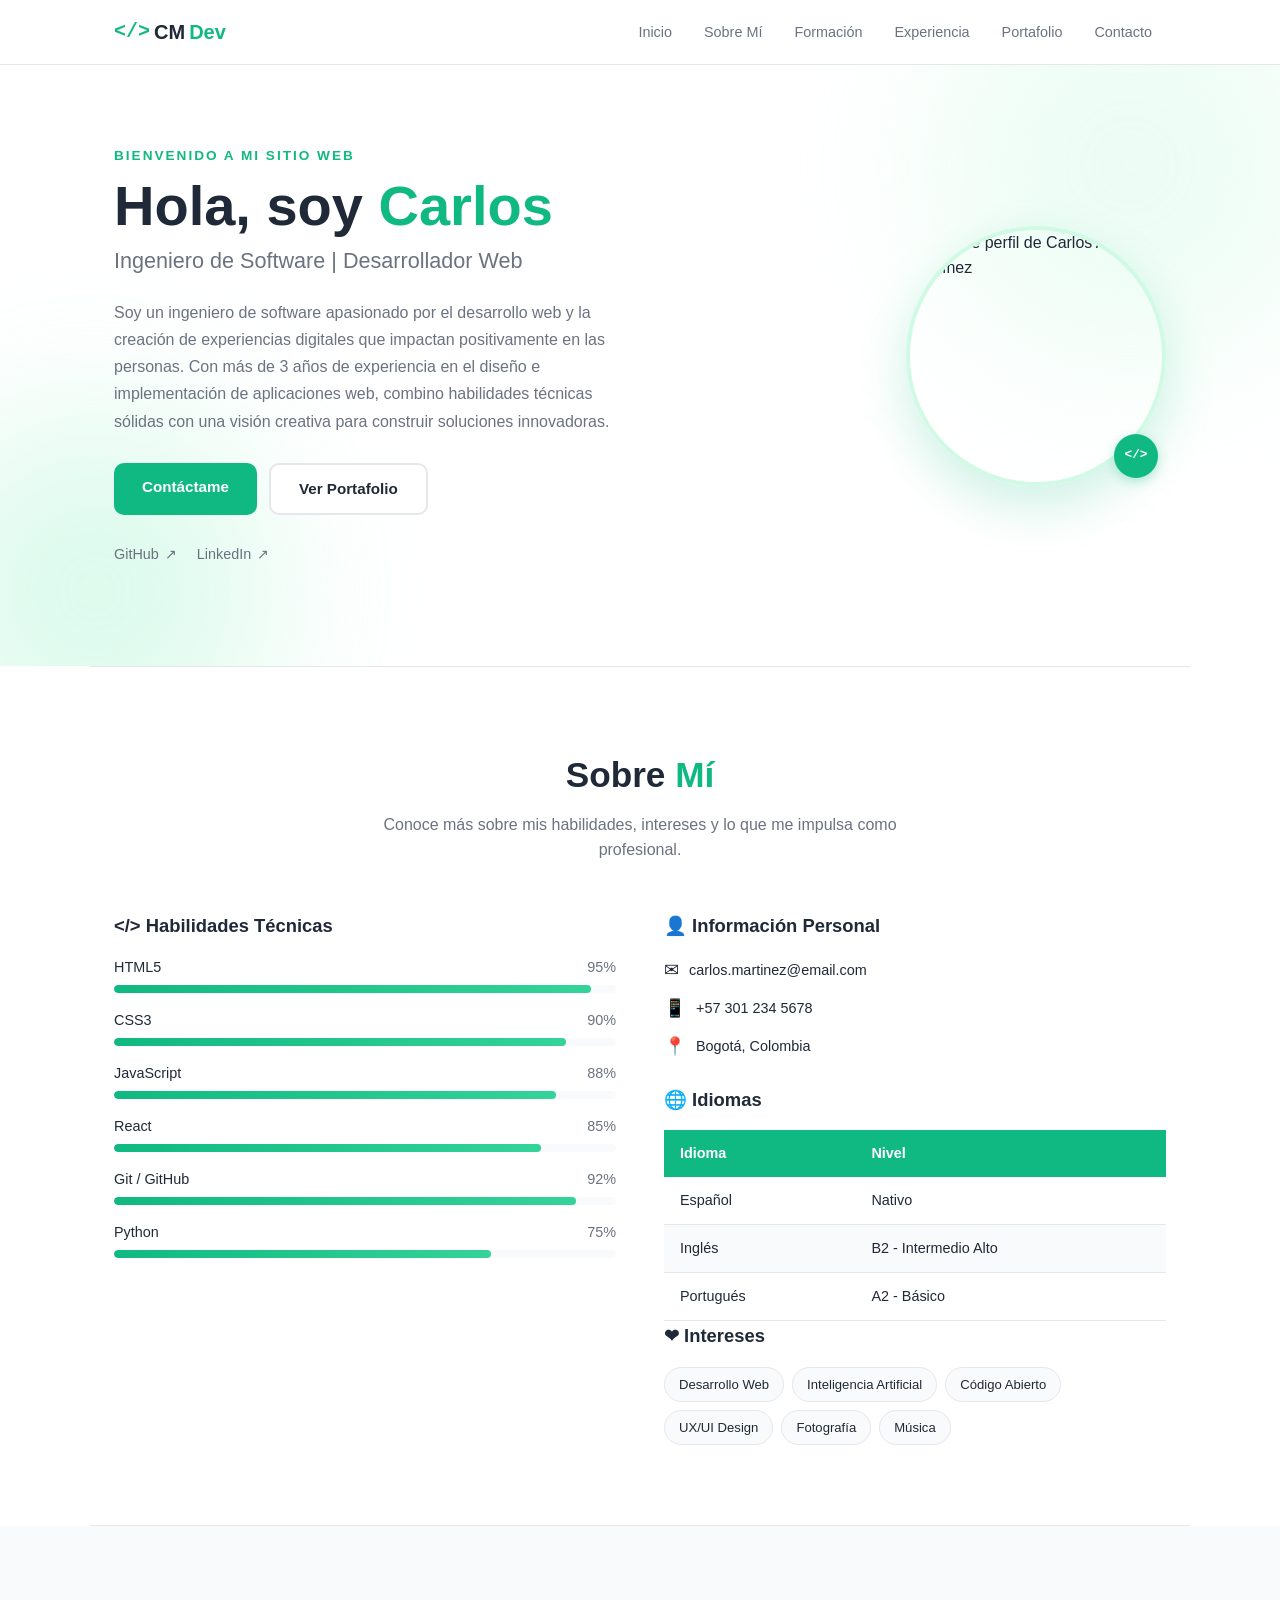
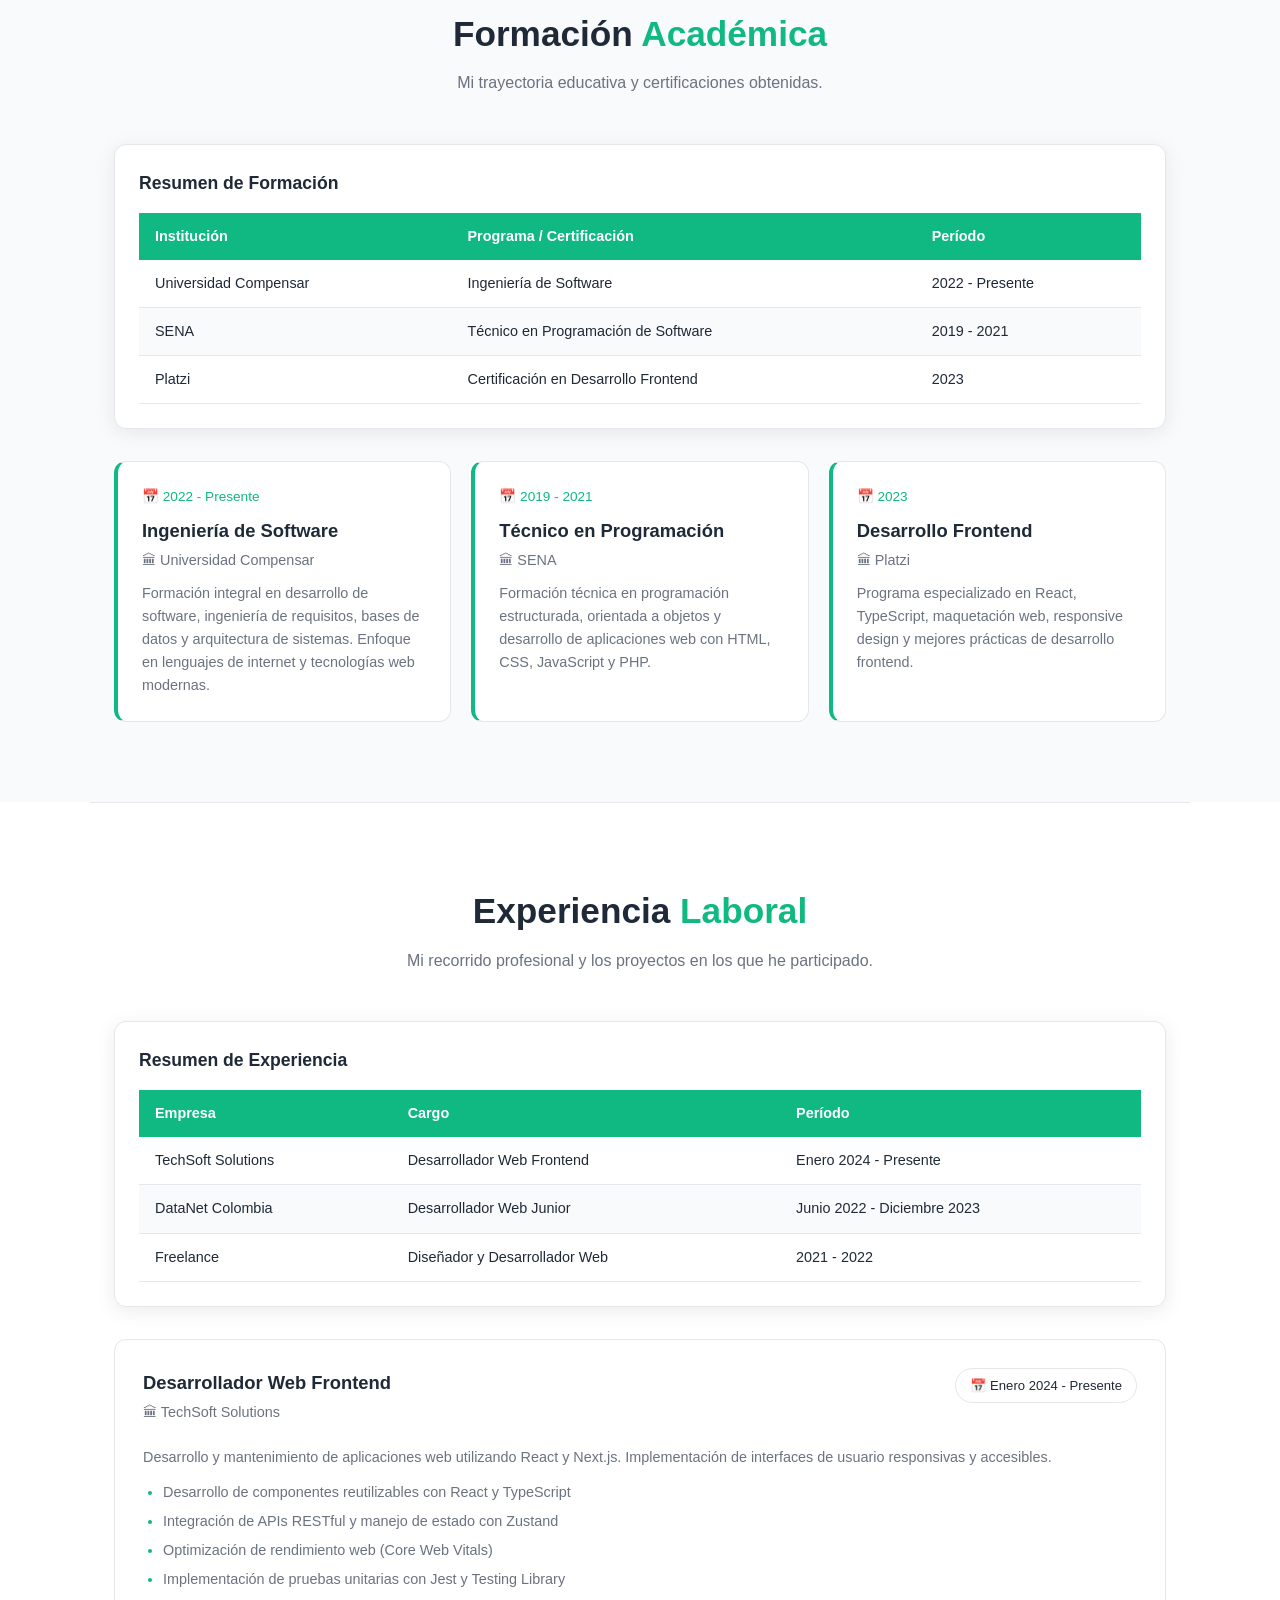
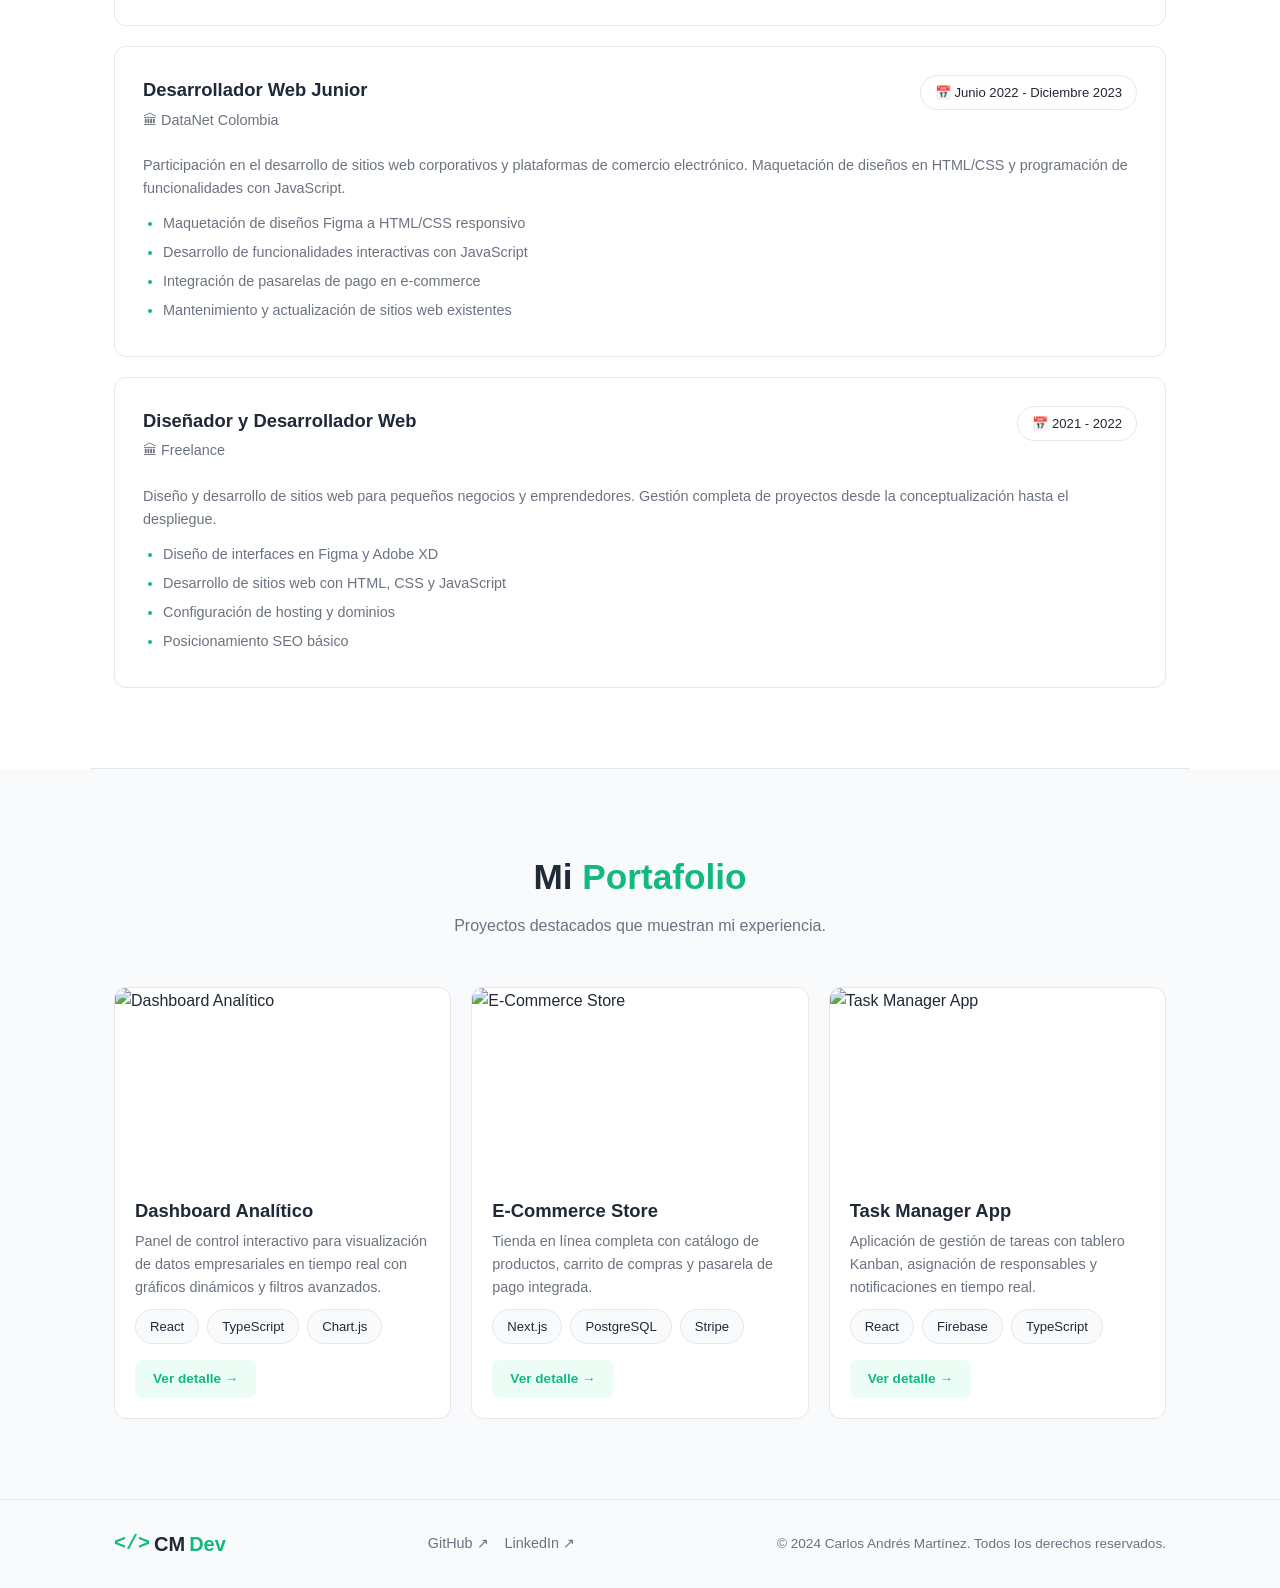
==== index.html @ 7eccfe32 "Add files via upload" ====
<!DOCTYPE html>
<html lang="es">
<head>
    <meta charset="UTF-8">
    <meta name="viewport" content="width=device-width, initial-scale=1.0">
    <title>Carlos Andrés Martínez | Ingeniero de Software</title>
    <meta name="description" content="Sitio web personal de Carlos Andrés Martínez - Ingeniero de Software y Desarrollador Web">
    <meta name="keywords" content="hoja de vida, ingeniero de software, desarrollador web, portafolio">
    <link rel="stylesheet" href="styles.css">
</head>
<body>

    <!-- ═══════ NAVEGACIÓN ═══════ -->
    <nav id="navbar">
        <div class="nav-container">
            <a href="index.html" class="logo">
                <span class="logo-code">&lt;/&gt;</span> CM<span class="logo-accent">Dev</span>
            </a>
            <button class="menu-toggle" onclick="toggleMenu()" aria-label="Abrir menú">
                <span class="menu-icon" id="menuIcon">&#9776;</span>
            </button>
            <ul class="nav-links" id="navLinks">
                <li><a href="#inicio">Inicio</a></li>
                <li><a href="#sobre-mi">Sobre Mí</a></li>
                <li><a href="#formacion">Formación</a></li>
                <li><a href="#experiencia">Experiencia</a></li>
                <li><a href="portfolio.html">Portafolio</a></li>
                <li><a href="contact.html">Contacto</a></li>
            </ul>
        </div>
    </nav>

    <!-- ═══════ HERO / INICIO ═══════ -->
    <section id="inicio" class="hero">
        <div class="hero-bg-shapes">
            <div class="shape shape-1"></div>
            <div class="shape shape-2"></div>
        </div>
        <div class="container hero-content">
            <div class="hero-text">
                <p class="hero-greeting">Bienvenido a mi sitio web</p>
                <h1>Hola, soy <span class="highlight">Carlos</span></h1>
                <p class="hero-title">Ingeniero de Software | Desarrollador Web</p>
                <p class="hero-bio">
                    Soy un ingeniero de software apasionado por el desarrollo web y la creación 
                    de experiencias digitales que impactan positivamente en las personas. Con más 
                    de 3 años de experiencia en el diseño e implementación de aplicaciones web, 
                    combino habilidades técnicas sólidas con una visión creativa para construir 
                    soluciones innovadoras.
                </p>
                <div class="hero-buttons">
                    <a href="contact.html" class="btn btn-primary">Contáctame</a>
                    <a href="portfolio.html" class="btn btn-outline">Ver Portafolio</a>
                </div>
                <div class="hero-social">
                    <a href="https://github.com/ingcmartinezvii-cpu" target="_blank" rel="noopener noreferrer">
                        <span>GitHub</span> ↗
                    </a>
                    <a href="https://linkedin.com" target="_blank" rel="noopener noreferrer">
                        <span>LinkedIn</span> ↗
                    </a>
                </div>
            </div>
            <div class="hero-image">
                <div class="profile-circle">
                    <img src="images/perfil.jpg" alt="Foto de perfil de Carlos Andrés Martínez">
                </div>
                <div class="profile-badge">&lt;/&gt;</div>
            </div>
        </div>
    </section>

    <hr class="section-divider">

    <!-- ═══════ SOBRE MÍ ═══════ -->
    <section id="sobre-mi" class="section">
        <div class="container">
            <h2 class="section-title">Sobre <span class="highlight">Mí</span></h2>
            <p class="section-subtitle">Conoce más sobre mis habilidades, intereses y lo que me impulsa como profesional.</p>

            <div class="about-grid">
                <!-- Habilidades Técnicas -->
                <div class="skills-section">
                    <h3 class="subsection-title">&lt;/&gt; Habilidades Técnicas</h3>
                    <div class="skills-list">
                        <div class="skill-item">
                            <div class="skill-header">
                                <span class="skill-name">HTML5</span>
                                <span class="skill-percent">95%</span>
                            </div>
                            <div class="skill-bar"><div class="skill-fill" style="width: 95%"></div></div>
                        </div>
                        <div class="skill-item">
                            <div class="skill-header">
                                <span class="skill-name">CSS3</span>
                                <span class="skill-percent">90%</span>
                            </div>
                            <div class="skill-bar"><div class="skill-fill" style="width: 90%"></div></div>
                        </div>
                        <div class="skill-item">
                            <div class="skill-header">
                                <span class="skill-name">JavaScript</span>
                                <span class="skill-percent">88%</span>
                            </div>
                            <div class="skill-bar"><div class="skill-fill" style="width: 88%"></div></div>
                        </div>
                        <div class="skill-item">
                            <div class="skill-header">
                                <span class="skill-name">React</span>
                                <span class="skill-percent">85%</span>
                            </div>
                            <div class="skill-bar"><div class="skill-fill" style="width: 85%"></div></div>
                        </div>
                        <div class="skill-item">
                            <div class="skill-header">
                                <span class="skill-name">Git / GitHub</span>
                                <span class="skill-percent">92%</span>
                            </div>
                            <div class="skill-bar"><div class="skill-fill" style="width: 92%"></div></div>
                        </div>
                        <div class="skill-item">
                            <div class="skill-header">
                                <span class="skill-name">Python</span>
                                <span class="skill-percent">75%</span>
                            </div>
                            <div class="skill-bar"><div class="skill-fill" style="width: 75%"></div></div>
                        </div>
                    </div>
                </div>

                <!-- Información Personal -->
                <div class="info-section">
                    <h3 class="subsection-title">👤 Información Personal</h3>
                    <div class="contact-list">
                        <div class="contact-item">
                            <span class="contact-icon">✉</span>
                            <span>carlos.martinez@email.com</span>
                        </div>
                        <div class="contact-item">
                            <span class="contact-icon">📱</span>
                            <span>+57 301 234 5678</span>
                        </div>
                        <div class="contact-item">
                            <span class="contact-icon">📍</span>
                            <span>Bogotá, Colombia</span>
                        </div>
                    </div>

                    <!-- Tabla de Idiomas -->
                    <h3 class="subsection-title">🌐 Idiomas</h3>
                    <table class="data-table">
                        <thead>
                            <tr>
                                <th>Idioma</th>
                                <th>Nivel</th>
                            </tr>
                        </thead>
                        <tbody>
                            <tr>
                                <td>Español</td>
                                <td>Nativo</td>
                            </tr>
                            <tr>
                                <td>Inglés</td>
                                <td>B2 - Intermedio Alto</td>
                            </tr>
                            <tr>
                                <td>Portugués</td>
                                <td>A2 - Básico</td>
                            </tr>
                        </tbody>
                    </table>

                    <!-- Intereses -->
                    <h3 class="subsection-title">❤ Intereses</h3>
                    <div class="badges">
                        <span class="badge">Desarrollo Web</span>
                        <span class="badge">Inteligencia Artificial</span>
                        <span class="badge">Código Abierto</span>
                        <span class="badge">UX/UI Design</span>
                        <span class="badge">Fotografía</span>
                        <span class="badge">Música</span>
                    </div>
                </div>
            </div>
        </div>
    </section>

    <hr class="section-divider">

    <!-- ═══════ FORMACIÓN ACADÉMICA ═══════ -->
    <section id="formacion" class="section section-alt">
        <div class="container">
            <h2 class="section-title">Formación <span class="highlight">Académica</span></h2>
            <p class="section-subtitle">Mi trayectoria educativa y certificaciones obtenidas.</p>

            <!-- Tabla resumen -->
            <div class="table-card">
                <h3 class="table-title">Resumen de Formación</h3>
                <table class="data-table">
                    <thead>
                        <tr>
                            <th>Institución</th>
                            <th>Programa / Certificación</th>
                            <th>Período</th>
                        </tr>
                    </thead>
                    <tbody>
                        <tr>
                            <td>Universidad Compensar</td>
                            <td>Ingeniería de Software</td>
                            <td>2022 - Presente</td>
                        </tr>
                        <tr>
                            <td>SENA</td>
                            <td>Técnico en Programación de Software</td>
                            <td>2019 - 2021</td>
                        </tr>
                        <tr>
                            <td>Platzi</td>
                            <td>Certificación en Desarrollo Frontend</td>
                            <td>2023</td>
                        </tr>
                    </tbody>
                </table>
            </div>

            <!-- Tarjetas de formación -->
            <div class="cards-grid">
                <div class="card card-accent">
                    <div class="card-period">📅 2022 - Presente</div>
                    <h3 class="card-title">Ingeniería de Software</h3>
                    <p class="card-institution">🏛 Universidad Compensar</p>
                    <p class="card-description">
                        Formación integral en desarrollo de software, ingeniería de requisitos, 
                        bases de datos y arquitectura de sistemas. Enfoque en lenguajes de 
                        internet y tecnologías web modernas.
                    </p>
                </div>
                <div class="card card-accent">
                    <div class="card-period">📅 2019 - 2021</div>
                    <h3 class="card-title">Técnico en Programación</h3>
                    <p class="card-institution">🏛 SENA</p>
                    <p class="card-description">
                        Formación técnica en programación estructurada, orientada a objetos 
                        y desarrollo de aplicaciones web con HTML, CSS, JavaScript y PHP.
                    </p>
                </div>
                <div class="card card-accent">
                    <div class="card-period">📅 2023</div>
                    <h3 class="card-title">Desarrollo Frontend</h3>
                    <p class="card-institution">🏛 Platzi</p>
                    <p class="card-description">
                        Programa especializado en React, TypeScript, maquetación web, 
                        responsive design y mejores prácticas de desarrollo frontend.
                    </p>
                </div>
            </div>
        </div>
    </section>

    <hr class="section-divider">

    <!-- ═══════ EXPERIENCIA LABORAL ═══════ -->
    <section id="experiencia" class="section">
        <div class="container">
            <h2 class="section-title">Experiencia <span class="highlight">Laboral</span></h2>
            <p class="section-subtitle">Mi recorrido profesional y los proyectos en los que he participado.</p>

            <!-- Tabla resumen -->
            <div class="table-card">
                <h3 class="table-title">Resumen de Experiencia</h3>
                <table class="data-table">
                    <thead>
                        <tr>
                            <th>Empresa</th>
                            <th>Cargo</th>
                            <th>Período</th>
                        </tr>
                    </thead>
                    <tbody>
                        <tr>
                            <td>TechSoft Solutions</td>
                            <td>Desarrollador Web Frontend</td>
                            <td>Enero 2024 - Presente</td>
                        </tr>
                        <tr>
                            <td>DataNet Colombia</td>
                            <td>Desarrollador Web Junior</td>
                            <td>Junio 2022 - Diciembre 2023</td>
                        </tr>
                        <tr>
                            <td>Freelance</td>
                            <td>Diseñador y Desarrollador Web</td>
                            <td>2021 - 2022</td>
                        </tr>
                    </tbody>
                </table>
            </div>

            <!-- Tarjetas de experiencia -->
            <div class="experience-list">
                <div class="experience-card">
                    <div class="experience-header">
                        <div>
                            <h3 class="card-title">Desarrollador Web Frontend</h3>
                            <p class="card-institution">🏛 TechSoft Solutions</p>
                        </div>
                        <span class="badge badge-period">📅 Enero 2024 - Presente</span>
                    </div>
                    <p class="card-description">
                        Desarrollo y mantenimiento de aplicaciones web utilizando React y Next.js. 
                        Implementación de interfaces de usuario responsivas y accesibles.
                    </p>
                    <ul class="task-list">
                        <li>Desarrollo de componentes reutilizables con React y TypeScript</li>
                        <li>Integración de APIs RESTful y manejo de estado con Zustand</li>
                        <li>Optimización de rendimiento web (Core Web Vitals)</li>
                        <li>Implementación de pruebas unitarias con Jest y Testing Library</li>
                    </ul>
                </div>

                <div class="experience-card">
                    <div class="experience-header">
                        <div>
                            <h3 class="card-title">Desarrollador Web Junior</h3>
                            <p class="card-institution">🏛 DataNet Colombia</p>
                        </div>
                        <span class="badge badge-period">📅 Junio 2022 - Diciembre 2023</span>
                    </div>
                    <p class="card-description">
                        Participación en el desarrollo de sitios web corporativos y plataformas 
                        de comercio electrónico. Maquetación de diseños en HTML/CSS y programación 
                        de funcionalidades con JavaScript.
                    </p>
                    <ul class="task-list">
                        <li>Maquetación de diseños Figma a HTML/CSS responsivo</li>
                        <li>Desarrollo de funcionalidades interactivas con JavaScript</li>
                        <li>Integración de pasarelas de pago en e-commerce</li>
                        <li>Mantenimiento y actualización de sitios web existentes</li>
                    </ul>
                </div>

                <div class="experience-card">
                    <div class="experience-header">
                        <div>
                            <h3 class="card-title">Diseñador y Desarrollador Web</h3>
                            <p class="card-institution">🏛 Freelance</p>
                        </div>
                        <span class="badge badge-period">📅 2021 - 2022</span>
                    </div>
                    <p class="card-description">
                        Diseño y desarrollo de sitios web para pequeños negocios y emprendedores. 
                        Gestión completa de proyectos desde la conceptualización hasta el despliegue.
                    </p>
                    <ul class="task-list">
                        <li>Diseño de interfaces en Figma y Adobe XD</li>
                        <li>Desarrollo de sitios web con HTML, CSS y JavaScript</li>
                        <li>Configuración de hosting y dominios</li>
                        <li>Posicionamiento SEO básico</li>
                    </ul>
                </div>
            </div>
        </div>
    </section>

    <hr class="section-divider">

    <!-- ═══════ PORTAFOLIO RESUMEN ═══════ -->
    <section id="portafolio" class="section section-alt">
        <div class="container">
            <h2 class="section-title">Mi <span class="highlight">Portafolio</span></h2>
            <p class="section-subtitle">Proyectos destacados que muestran mi experiencia.</p>

            <div class="portfolio-grid">
                <div class="portfolio-card">
                    <div class="portfolio-image">
                        <img src="images/proyecto1.jpg" alt="Dashboard Analítico">
                    </div>
                    <div class="portfolio-info">
                        <h3 class="card-title">Dashboard Analítico</h3>
                        <p class="card-description">
                            Panel de control interactivo para visualización de datos empresariales 
                            en tiempo real con gráficos dinámicos y filtros avanzados.
                        </p>
                        <div class="badges">
                            <span class="badge">React</span>
                            <span class="badge">TypeScript</span>
                            <span class="badge">Chart.js</span>
                        </div>
                        <a href="portfolio.html" class="btn btn-small">Ver detalle →</a>
                    </div>
                </div>

                <div class="portfolio-card">
                    <div class="portfolio-image">
                        <img src="images/proyecto2.jpg" alt="E-Commerce Store">
                    </div>
                    <div class="portfolio-info">
                        <h3 class="card-title">E-Commerce Store</h3>
                        <p class="card-description">
                            Tienda en línea completa con catálogo de productos, carrito de compras 
                            y pasarela de pago integrada.
                        </p>
                        <div class="badges">
                            <span class="badge">Next.js</span>
                            <span class="badge">PostgreSQL</span>
                            <span class="badge">Stripe</span>
                        </div>
                        <a href="portfolio.html" class="btn btn-small">Ver detalle →</a>
                    </div>
                </div>

                <div class="portfolio-card">
                    <div class="portfolio-image">
                        <img src="images/proyecto3.jpg" alt="Task Manager App">
                    </div>
                    <div class="portfolio-info">
                        <h3 class="card-title">Task Manager App</h3>
                        <p class="card-description">
                            Aplicación de gestión de tareas con tablero Kanban, asignación de 
                            responsables y notificaciones en tiempo real.
                        </p>
                        <div class="badges">
                            <span class="badge">React</span>
                            <span class="badge">Firebase</span>
                            <span class="badge">TypeScript</span>
                        </div>
                        <a href="portfolio.html" class="btn btn-small">Ver detalle →</a>
                    </div>
                </div>
            </div>
        </div>
    </section>

    <!-- ═══════ FOOTER ═══════ -->
    <footer class="footer">
        <div class="container footer-content">
            <a href="index.html" class="logo">
                <span class="logo-code">&lt;/&gt;</span> CM<span class="logo-accent">Dev</span>
            </a>
            <div class="footer-social">
                <a href="https://github.com/ingcmartinezvii-cpu" target="_blank" rel="noopener noreferrer">GitHub ↗</a>
                <a href="https://linkedin.com" target="_blank" rel="noopener noreferrer">LinkedIn ↗</a>
            </div>
            <p class="footer-copy">© 2024 Carlos Andrés Martínez. Todos los derechos reservados.</p>
        </div>
    </footer>

    <!-- Botón volver arriba -->
    <button id="scrollTopBtn" class="scroll-top" onclick="scrollToTop()" aria-label="Volver arriba">↑</button>

    <script src="script.js"></script>
</body>
</html>
---- styles.css ----
/* ═══════ RESET Y BASE ═══════ */
* {
    margin: 0;
    padding: 0;
    box-sizing: border-box;
}

:root {
    --primary: #10b981;
    --primary-dark: #059669;
    --primary-light: #d1fae5;
    --primary-bg: #ecfdf5;
    --text: #1f2937;
    --text-muted: #6b7280;
    --bg: #ffffff;
    --bg-alt: #f9fafb;
    --border: #e5e7eb;
    --radius: 12px;
    --shadow: 0 4px 20px rgba(0,0,0,0.08);
    --shadow-hover: 0 8px 30px rgba(0,0,0,0.12);
}

html {
    scroll-behavior: smooth;
}

body {
    font-family: -apple-system, BlinkMacSystemFont, 'Segoe UI', Roboto, 'Helvetica Neue', Arial, sans-serif;
    color: var(--text);
    background: var(--bg);
    line-height: 1.6;
}

.container {
    max-width: 1100px;
    margin: 0 auto;
    padding: 0 24px;
}

/* ═══════ NAVEGACIÓN ═══════ */
nav {
    position: sticky;
    top: 0;
    z-index: 100;
    background: rgba(255,255,255,0.9);
    backdrop-filter: blur(12px);
    border-bottom: 1px solid var(--border);
}

.nav-container {
    max-width: 1100px;
    margin: 0 auto;
    padding: 0 24px;
    display: flex;
    align-items: center;
    justify-content: space-between;
    height: 64px;
}

.logo {
    font-size: 1.25rem;
    font-weight: 700;
    text-decoration: none;
    color: var(--text);
    display: flex;
    align-items: center;
    gap: 4px;
}

.logo-code {
    color: var(--primary);
    font-family: monospace;
}

.logo-accent {
    color: var(--primary);
}

.nav-links {
    list-style: none;
    display: flex;
    gap: 4px;
}

.nav-links a {
    text-decoration: none;
    color: var(--text-muted);
    padding: 8px 14px;
    border-radius: 8px;
    font-size: 0.9rem;
    font-weight: 500;
    transition: all 0.2s;
}

.nav-links a:hover {
    color: var(--text);
    background: var(--bg-alt);
}

.menu-toggle {
    display: none;
    background: none;
    border: none;
    font-size: 1.5rem;
    cursor: pointer;
    color: var(--text);
}

/* ═══════ HERO ═══════ */
.hero {
    position: relative;
    padding: 80px 0 100px;
    overflow: hidden;
}

.hero-bg-shapes {
    position: absolute;
    inset: 0;
    z-index: -1;
    pointer-events: none;
}

.shape {
    position: absolute;
    border-radius: 50%;
    filter: blur(80px);
    opacity: 0.4;
}

.shape-1 {
    width: 400px;
    height: 400px;
    background: var(--primary-light);
    top: -100px;
    right: -50px;
}

.shape-2 {
    width: 350px;
    height: 350px;
    background: #a7f3d0;
    bottom: -100px;
    left: -80px;
}

.hero-content {
    display: flex;
    align-items: center;
    gap: 60px;
}

.hero-text {
    flex: 1;
}

.hero-greeting {
    color: var(--primary);
    font-size: 0.85rem;
    font-weight: 600;
    letter-spacing: 2px;
    text-transform: uppercase;
    margin-bottom: 8px;
}

.hero h1 {
    font-size: 3.5rem;
    font-weight: 800;
    line-height: 1.1;
    margin-bottom: 8px;
}

.highlight {
    color: var(--primary);
}

.hero-title {
    font-size: 1.35rem;
    color: var(--text-muted);
    font-weight: 300;
    margin-bottom: 20px;
}

.hero-bio {
    color: var(--text-muted);
    max-width: 520px;
    line-height: 1.7;
    margin-bottom: 28px;
}

.hero-buttons {
    display: flex;
    gap: 12px;
    margin-bottom: 28px;
    flex-wrap: wrap;
}

.hero-social {
    display: flex;
    gap: 20px;
}

.hero-social a {
    display: flex;
    align-items: center;
    gap: 6px;
    text-decoration: none;
    color: var(--text-muted);
    font-size: 0.9rem;
    transition: color 0.2s;
}

.hero-social a:hover {
    color: var(--text);
}

/* Profile Image */
.hero-image {
    flex-shrink: 0;
    position: relative;
}

.profile-circle {
    width: 260px;
    height: 260px;
    border-radius: 50%;
    overflow: hidden;
    border: 4px solid var(--primary-light);
    box-shadow: 0 20px 50px rgba(16,185,129,0.2);
}

.profile-circle img {
    width: 100%;
    height: 100%;
    object-fit: cover;
}

.profile-badge {
    position: absolute;
    bottom: 8px;
    right: 8px;
    background: var(--primary);
    color: white;
    width: 44px;
    height: 44px;
    border-radius: 50%;
    display: flex;
    align-items: center;
    justify-content: center;
    font-family: monospace;
    font-size: 0.8rem;
    font-weight: 700;
    box-shadow: 0 4px 12px rgba(16,185,129,0.3);
}

/* ═══════ BOTONES ═══════ */
.btn {
    display: inline-block;
    padding: 12px 28px;
    border-radius: 10px;
    font-size: 0.95rem;
    font-weight: 600;
    text-decoration: none;
    transition: all 0.2s;
    cursor: pointer;
    border: none;
}

.btn-primary {
    background: var(--primary);
    color: white;
}

.btn-primary:hover {
    background: var(--primary-dark);
    transform: translateY(-1px);
    box-shadow: 0 4px 12px rgba(16,185,129,0.3);
}

.btn-outline {
    border: 2px solid var(--border);
    color: var(--text);
    background: white;
}

.btn-outline:hover {
    border-color: var(--primary);
    color: var(--primary);
}

.btn-small {
    padding: 8px 18px;
    font-size: 0.85rem;
    color: var(--primary);
    background: var(--primary-bg);
    border-radius: 8px;
    font-weight: 600;
    display: inline-block;
    margin-top: 12px;
}

.btn-small:hover {
    background: var(--primary-light);
}

/* ═══════ SECCIONES ═══════ */
.section {
    padding: 80px 0;
}

.section-alt {
    background: var(--bg-alt);
}

.section-title {
    font-size: 2.2rem;
    font-weight: 700;
    text-align: center;
    margin-bottom: 8px;
}

.section-subtitle {
    color: var(--text-muted);
    text-align: center;
    max-width: 600px;
    margin: 0 auto 48px;
}

.section-divider {
    border: none;
    height: 1px;
    background: var(--border);
    max-width: 1100px;
    margin: 0 auto;
}

.subsection-title {
    font-size: 1.15rem;
    font-weight: 600;
    margin-bottom: 16px;
    display: flex;
    align-items: center;
    gap: 8px;
}

/* ═══════ SOBRE MÍ GRID ═══════ */
.about-grid {
    display: grid;
    grid-template-columns: 1fr 1fr;
    gap: 48px;
}

/* Skills */
.skill-item {
    margin-bottom: 16px;
}

.skill-header {
    display: flex;
    justify-content: space-between;
    margin-bottom: 6px;
}

.skill-name {
    font-size: 0.9rem;
    font-weight: 500;
}

.skill-percent {
    font-size: 0.9rem;
    color: var(--text-muted);
}

.skill-bar {
    height: 8px;
    background: var(--bg-alt);
    border-radius: 4px;
    overflow: hidden;
}

.skill-fill {
    height: 100%;
    background: linear-gradient(90deg, var(--primary), #34d399);
    border-radius: 4px;
    transition: width 1s ease;
}

/* Contact Info */
.contact-list {
    display: flex;
    flex-direction: column;
    gap: 10px;
    margin-bottom: 24px;
}

.contact-item {
    display: flex;
    align-items: center;
    gap: 10px;
    font-size: 0.9rem;
}

.contact-icon {
    font-size: 1.1rem;
}

/* Badges */
.badges {
    display: flex;
    flex-wrap: wrap;
    gap: 8px;
}

.badge {
    display: inline-block;
    padding: 6px 14px;
    background: var(--bg-alt);
    border: 1px solid var(--border);
    border-radius: 20px;
    font-size: 0.82rem;
    font-weight: 500;
    color: var(--text);
}

.badge-period {
    background: white;
    border: 1px solid var(--border);
    white-space: nowrap;
}

/* ═══════ TABLAS ═══════ */
.table-card {
    background: white;
    border: 1px solid var(--border);
    border-radius: var(--radius);
    padding: 24px;
    margin-bottom: 32px;
    box-shadow: var(--shadow);
}

.table-title {
    font-size: 1.1rem;
    font-weight: 600;
    margin-bottom: 16px;
}

.data-table {
    width: 100%;
    border-collapse: collapse;
    font-size: 0.9rem;
}

.data-table thead {
    background: var(--primary);
    color: white;
}

.data-table th {
    padding: 12px 16px;
    text-align: left;
    font-weight: 600;
}

.data-table td {
    padding: 12px 16px;
    border-bottom: 1px solid var(--border);
}

.data-table tbody tr:nth-child(even) {
    background: var(--bg-alt);
}

.data-table tbody tr:hover {
    background: var(--primary-bg);
}

/* ═══════ TARJETAS ═══════ */
.cards-grid {
    display: grid;
    grid-template-columns: repeat(3, 1fr);
    gap: 20px;
}

.card {
    background: white;
    border: 1px solid var(--border);
    border-radius: var(--radius);
    padding: 24px;
    transition: box-shadow 0.3s;
}

.card:hover {
    box-shadow: var(--shadow-hover);
}

.card-accent {
    border-left: 4px solid var(--primary);
}

.card-period {
    color: var(--primary);
    font-size: 0.85rem;
    font-weight: 500;
    margin-bottom: 8px;
}

.card-title {
    font-size: 1.15rem;
    font-weight: 600;
    margin-bottom: 4px;
}

.card-institution {
    color: var(--text-muted);
    font-size: 0.9rem;
    margin-bottom: 10px;
}

.card-description {
    color: var(--text-muted);
    font-size: 0.9rem;
    line-height: 1.6;
}

/* ═══════ EXPERIENCIA ═══════ */
.experience-list {
    display: flex;
    flex-direction: column;
    gap: 20px;
}

.experience-card {
    background: white;
    border: 1px solid var(--border);
    border-radius: var(--radius);
    padding: 28px;
    transition: box-shadow 0.3s;
}

.experience-card:hover {
    box-shadow: var(--shadow-hover);
}

.experience-header {
    display: flex;
    justify-content: space-between;
    align-items: flex-start;
    margin-bottom: 12px;
    flex-wrap: wrap;
    gap: 8px;
}

.task-list {
    margin-top: 12px;
    padding-left: 20px;
    color: var(--text-muted);
    font-size: 0.9rem;
}

.task-list li {
    margin-bottom: 6px;
}

.task-list li::marker {
    color: var(--primary);
}

/* ═══════ PORTAFOLIO ═══════ */
.portfolio-grid {
    display: grid;
    grid-template-columns: repeat(3, 1fr);
    gap: 20px;
}

.portfolio-card {
    background: white;
    border: 1px solid var(--border);
    border-radius: var(--radius);
    overflow: hidden;
    transition: box-shadow 0.3s, transform 0.3s;
}

.portfolio-card:hover {
    box-shadow: var(--shadow-hover);
    transform: translateY(-4px);
}

.portfolio-image {
    width: 100%;
    aspect-ratio: 16/9;
    overflow: hidden;
}

.portfolio-image img {
    width: 100%;
    height: 100%;
    object-fit: cover;
    transition: transform 0.5s;
}

.portfolio-card:hover .portfolio-image img {
    transform: scale(1.05);
}

.portfolio-info {
    padding: 20px;
}

.portfolio-info .badges {
    margin-top: 10px;
    margin-bottom: 4px;
}

/* ═══════ FOOTER ═══════ */
.footer {
    background: var(--bg-alt);
    border-top: 1px solid var(--border);
    padding: 28px 0;
}

.footer-content {
    display: flex;
    align-items: center;
    justify-content: space-between;
    flex-wrap: wrap;
    gap: 16px;
}

.footer-social {
    display: flex;
    gap: 16px;
}

.footer-social a {
    text-decoration: none;
    color: var(--text-muted);
    font-size: 0.9rem;
    transition: color 0.2s;
}

.footer-social a:hover {
    color: var(--text);
}

.footer-copy {
    color: var(--text-muted);
    font-size: 0.85rem;
}

/* ═══════ SCROLL TOP BUTTON ═══════ */
.scroll-top {
    position: fixed;
    bottom: 24px;
    right: 24px;
    width: 44px;
    height: 44px;
    border-radius: 50%;
    background: var(--primary);
    color: white;
    border: none;
    font-size: 1.2rem;
    cursor: pointer;
    box-shadow: 0 4px 12px rgba(16,185,129,0.3);
    display: none;
    transition: all 0.2s;
}

.scroll-top:hover {
    background: var(--primary-dark);
    transform: translateY(-2px);
}

.scroll-top.visible {
    display: block;
}

/* ═══════ PÁGINA PORTAFOLIO ═══════ */
.portfolio-detail {
    padding: 120px 0 80px;
}

.portfolio-detail-grid {
    display: grid;
    grid-template-columns: repeat(auto-fit, minmax(320px, 1fr));
    gap: 28px;
    margin-top: 40px;
}

.portfolio-detail-card {
    background: white;
    border: 1px solid var(--border);
    border-radius: var(--radius);
    overflow: hidden;
    transition: all 0.3s;
}

.portfolio-detail-card:hover {
    box-shadow: var(--shadow-hover);
    transform: translateY(-4px);
}

.portfolio-detail-card .portfolio-image {
    aspect-ratio: 16/10;
}

.portfolio-detail-card .portfolio-info {
    padding: 24px;
}

.portfolio-detail-card h3 {
    font-size: 1.3rem;
    margin-bottom: 8px;
}

.tech-list {
    margin-top: 16px;
    display: flex;
    flex-wrap: wrap;
    gap: 6px;
}

.tech-list .badge {
    background: var(--primary-bg);
    color: var(--primary-dark);
    border-color: var(--primary-light);
}

/* ═══════ PÁGINA CONTACTO ═══════ */
.contact-page {
    padding: 120px 0 80px;
}

.contact-grid {
    display: grid;
    grid-template-columns: 1fr 1fr;
    gap: 40px;
    margin-top: 40px;
}

.form-card, .info-card {
    background: white;
    border: 1px solid var(--border);
    border-radius: var(--radius);
    padding: 32px;
    box-shadow: var(--shadow);
}

.form-card h3, .info-card h3 {
    font-size: 1.2rem;
    font-weight: 600;
    margin-bottom: 6px;
}

.form-card p, .info-card p {
    color: var(--text-muted);
    font-size: 0.9rem;
    margin-bottom: 24px;
}

.form-group {
    margin-bottom: 16px;
}

.form-row {
    display: grid;
    grid-template-columns: 1fr 1fr;
    gap: 16px;
}

.form-group label {
    display: block;
    font-size: 0.9rem;
    font-weight: 500;
    margin-bottom: 6px;
}

.form-group input,
.form-group textarea {
    width: 100%;
    padding: 10px 14px;
    border: 1px solid var(--border);
    border-radius: 8px;
    font-size: 0.9rem;
    font-family: inherit;
    transition: border-color 0.2s;
}

.form-group input:focus,
.form-group textarea:focus {
    outline: none;
    border-color: var(--primary);
    box-shadow: 0 0 0 3px rgba(16,185,129,0.1);
}

.form-group textarea {
    resize: vertical;
    min-height: 120px;
}

.btn-submit {
    width: 100%;
    padding: 12px;
    font-size: 1rem;
}

.contact-info-item {
    display: flex;
    align-items: center;
    gap: 14px;
    padding: 14px 0;
    border-bottom: 1px solid var(--border);
}

.contact-info-item:last-child {
    border-bottom: none;
}

.contact-info-icon {
    width: 40px;
    height: 40px;
    border-radius: 50%;
    background: var(--primary-bg);
    display: flex;
    align-items: center;
    justify-content: center;
    font-size: 1.1rem;
    flex-shrink: 0;
}

.contact-info-text {
    font-size: 0.9rem;
}

.contact-info-label {
    color: var(--text-muted);
    font-size: 0.8rem;
}

.social-link {
    display: flex;
    align-items: center;
    gap: 12px;
    padding: 12px;
    border-radius: 10px;
    text-decoration: none;
    color: var(--text);
    transition: background 0.2s;
}

.social-link:hover {
    background: var(--bg-alt);
}

.social-link-text {
    font-size: 0.9rem;
    font-weight: 500;
}

.social-link-sub {
    font-size: 0.8rem;
    color: var(--text-muted);
}

/* FAQ Accordion */
.faq-section {
    margin-top: 24px;
}

.faq-item {
    border: 1px solid var(--border);
    border-radius: 10px;
    margin-bottom: 8px;
    overflow: hidden;
}

.faq-question {
    width: 100%;
    padding: 14px 16px;
    background: white;
    border: none;
    text-align: left;
    font-size: 0.9rem;
    font-weight: 500;
    cursor: pointer;
    display: flex;
    justify-content: space-between;
    align-items: center;
    font-family: inherit;
}

.faq-question:hover {
    background: var(--bg-alt);
}

.faq-arrow {
    transition: transform 0.3s;
    font-size: 0.8rem;
}

.faq-item.open .faq-arrow {
    transform: rotate(180deg);
}

.faq-answer {
    padding: 0 16px;
    max-height: 0;
    overflow: hidden;
    transition: all 0.3s;
    color: var(--text-muted);
    font-size: 0.9rem;
    line-height: 1.6;
}

.faq-item.open .faq-answer {
    padding: 0 16px 14px;
    max-height: 200px;
}

/* ═══════ RESPONSIVE ═══════ */
@media (max-width: 900px) {
    .hero-content {
        flex-direction: column-reverse;
        text-align: center;
    }

    .hero h1 {
        font-size: 2.5rem;
    }

    .hero-bio {
        margin-left: auto;
        margin-right: auto;
    }

    .hero-buttons {
        justify-content: center;
    }

    .hero-social {
        justify-content: center;
    }

    .profile-circle {
        width: 200px;
        height: 200px;
    }

    .about-grid {
        grid-template-columns: 1fr;
    }

    .cards-grid {
        grid-template-columns: 1fr;
    }

    .portfolio-grid {
        grid-template-columns: 1fr;
    }

    .contact-grid {
        grid-template-columns: 1fr;
    }

    .form-row {
        grid-template-columns: 1fr;
    }

    .experience-header {
        flex-direction: column;
    }
}

@media (max-width: 640px) {
    .nav-links {
        display: none;
        position: absolute;
        top: 64px;
        left: 0;
        right: 0;
        background: white;
        flex-direction: column;
        padding: 16px;
        border-bottom: 1px solid var(--border);
        box-shadow: var(--shadow);
    }

    .nav-links.active {
        display: flex;
    }

    .menu-toggle {
        display: block;
    }

    .hero h1 {
        font-size: 2rem;
    }

    .footer-content {
        flex-direction: column;
        text-align: center;
    }

    .data-table {
        font-size: 0.8rem;
    }

    .data-table th,
    .data-table td {
        padding: 8px 10px;
    }
}
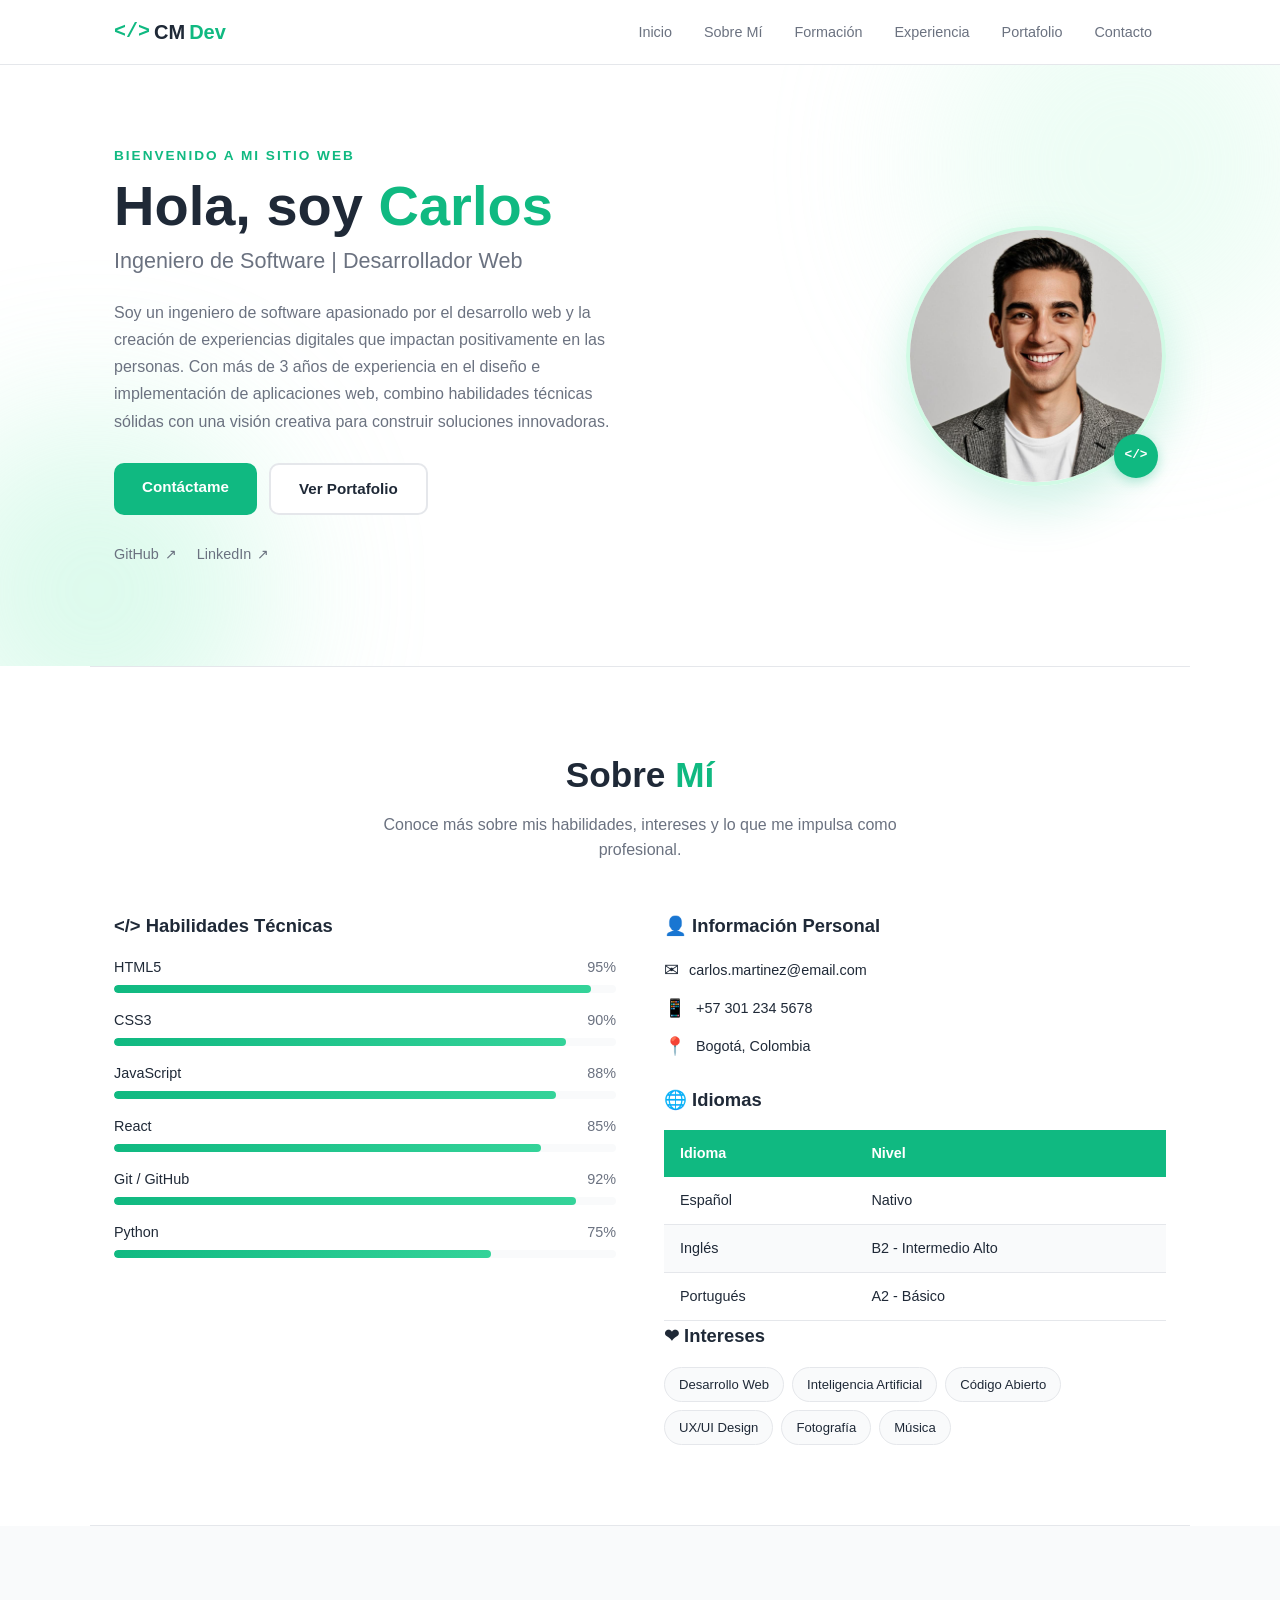
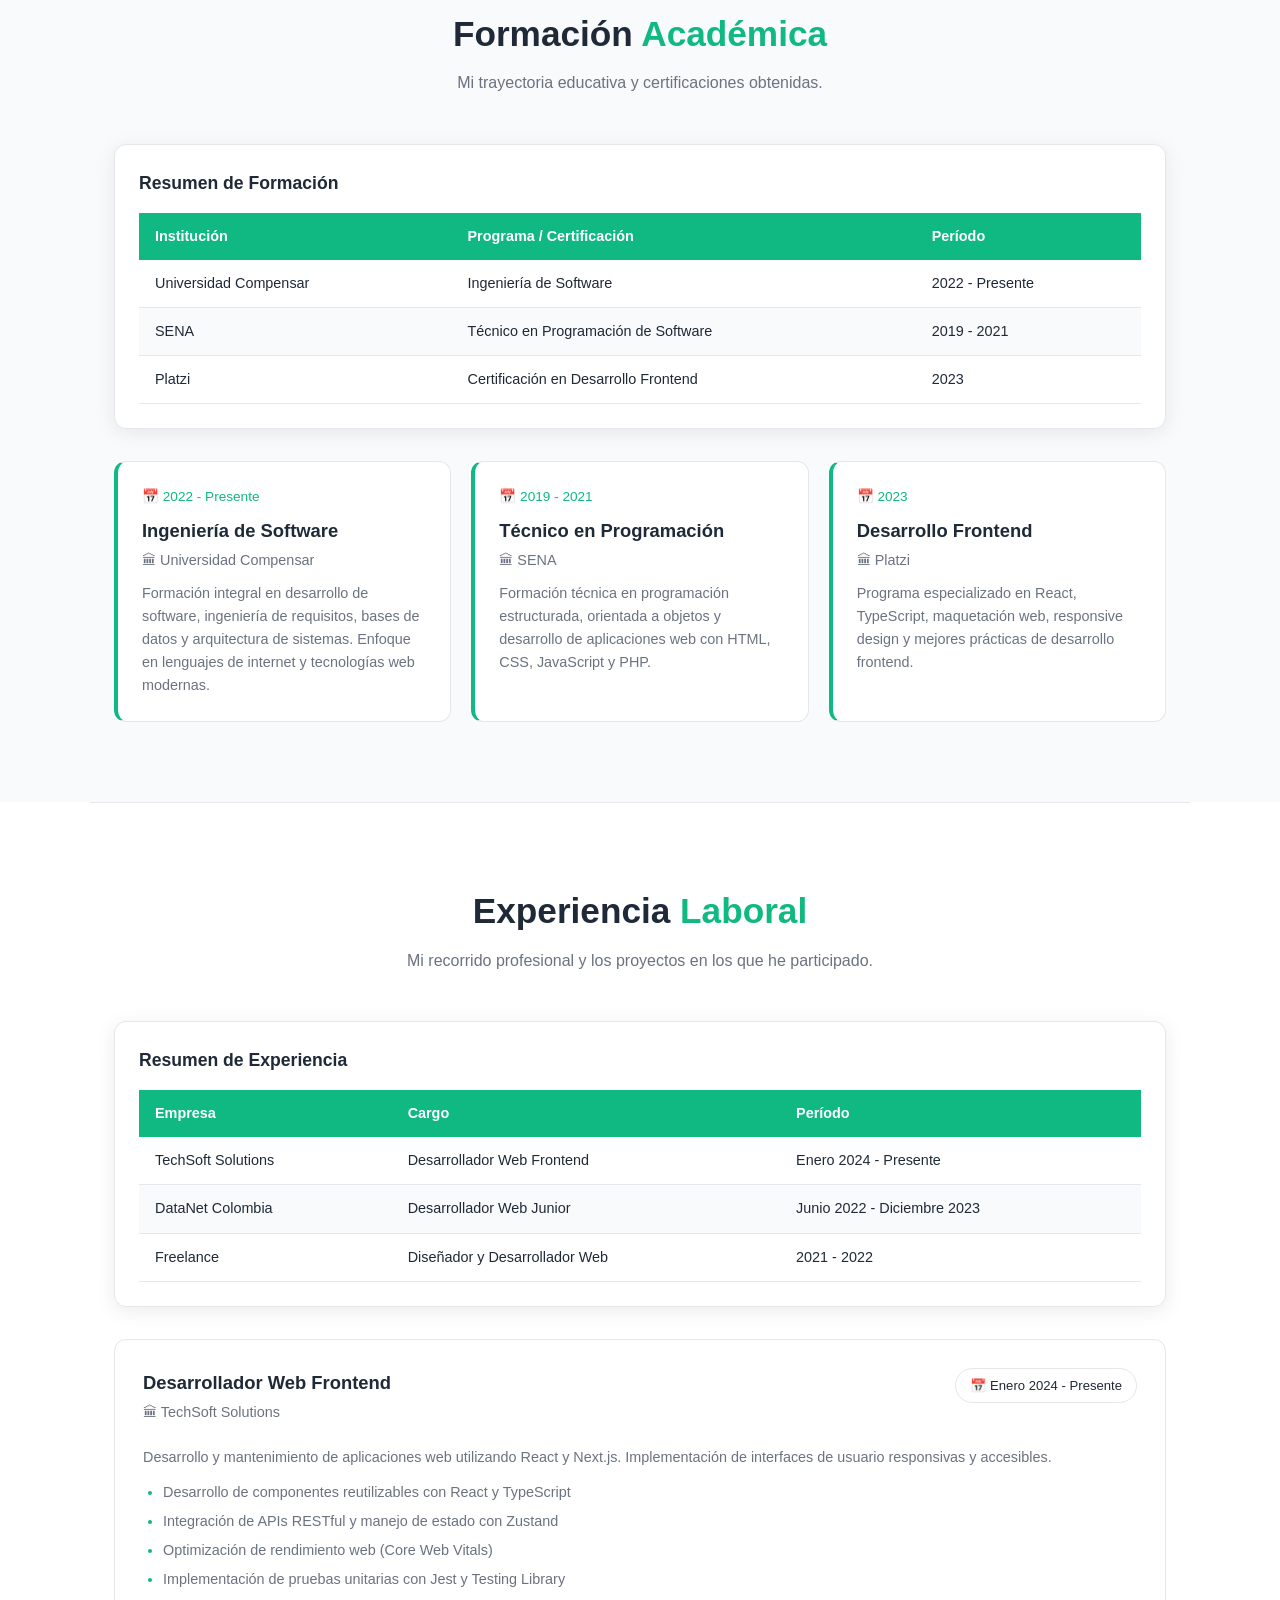
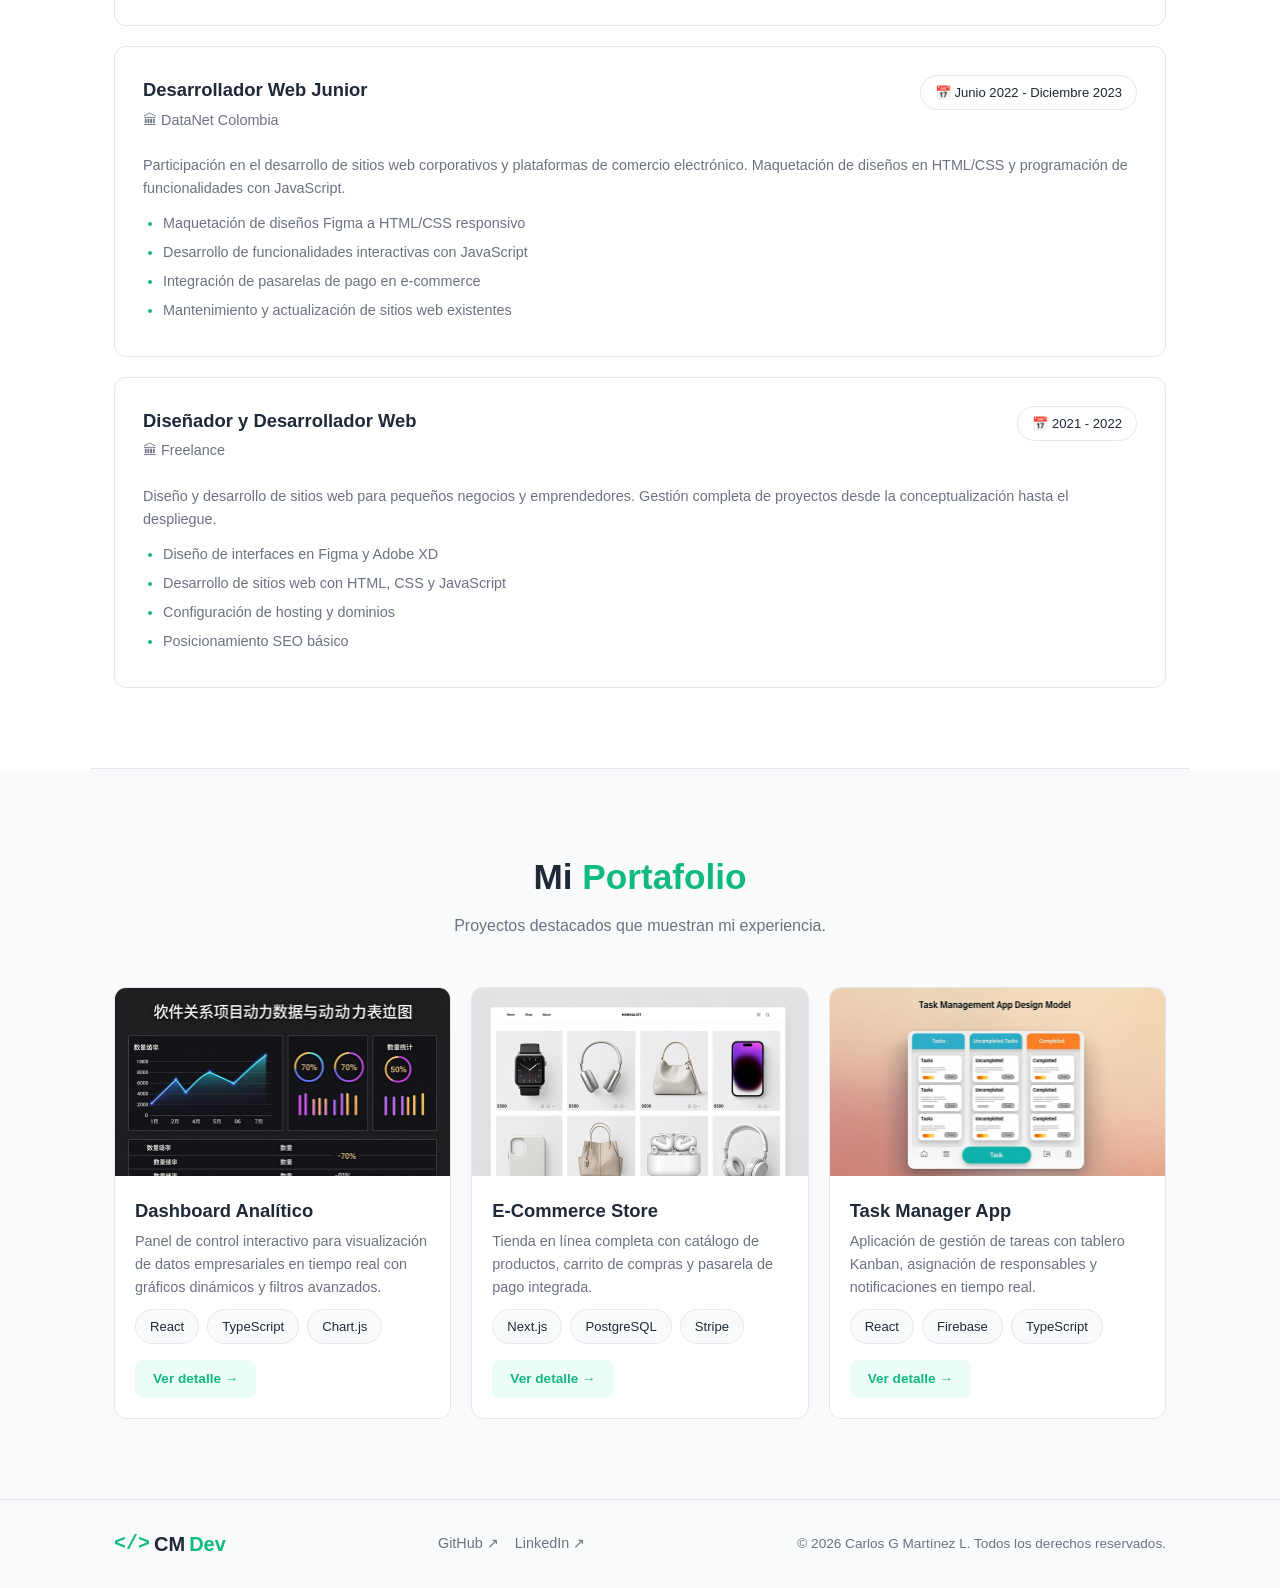
==== commit eb569c9b: "Update index.html" ====
--- a/index.html
+++ b/index.html
@@ -443,7 +443,7 @@
                 <a href="https://github.com/ingcmartinezvii-cpu" target="_blank" rel="noopener noreferrer">GitHub ↗</a>
                 <a href="https://linkedin.com" target="_blank" rel="noopener noreferrer">LinkedIn ↗</a>
             </div>
-            <p class="footer-copy">© 2024 Carlos Andrés Martínez. Todos los derechos reservados.</p>
+            <p class="footer-copy">© 2026 Carlos G Martínez L. Todos los derechos reservados.</p>
         </div>
     </footer>
 
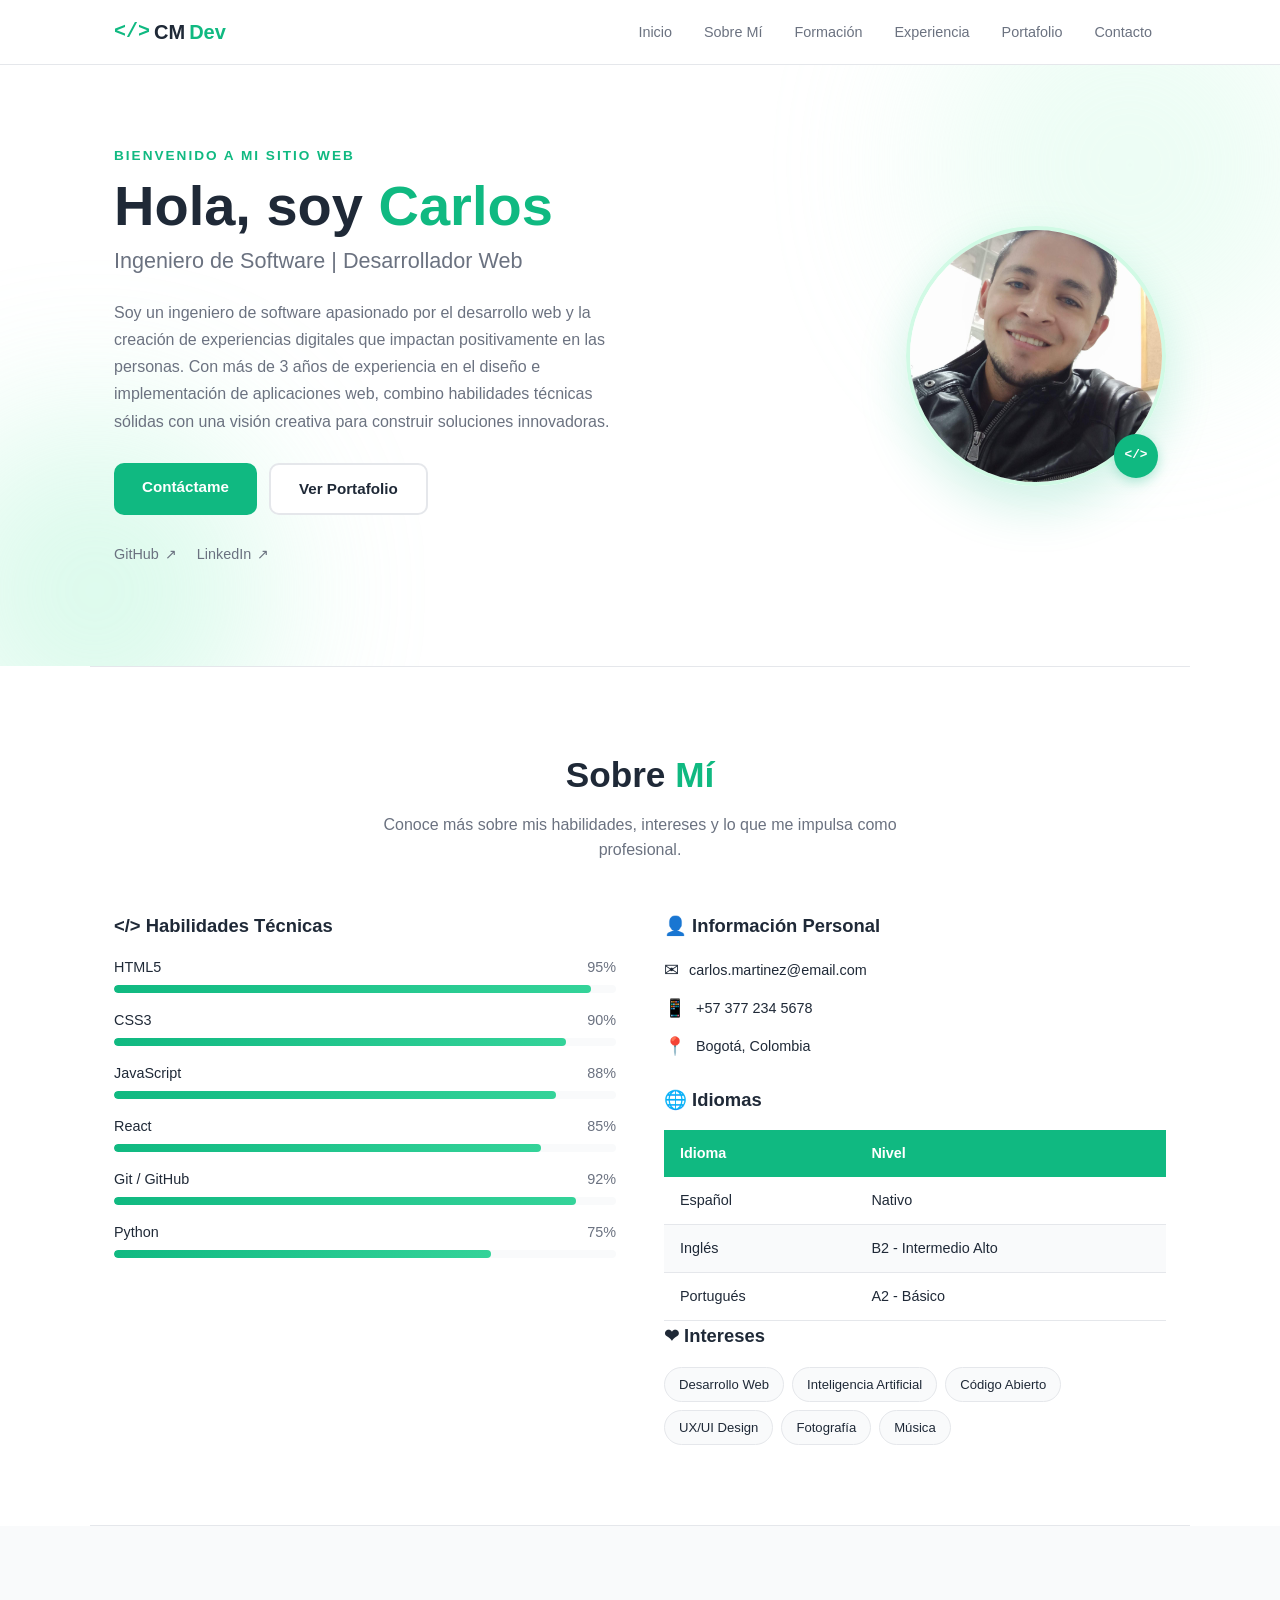
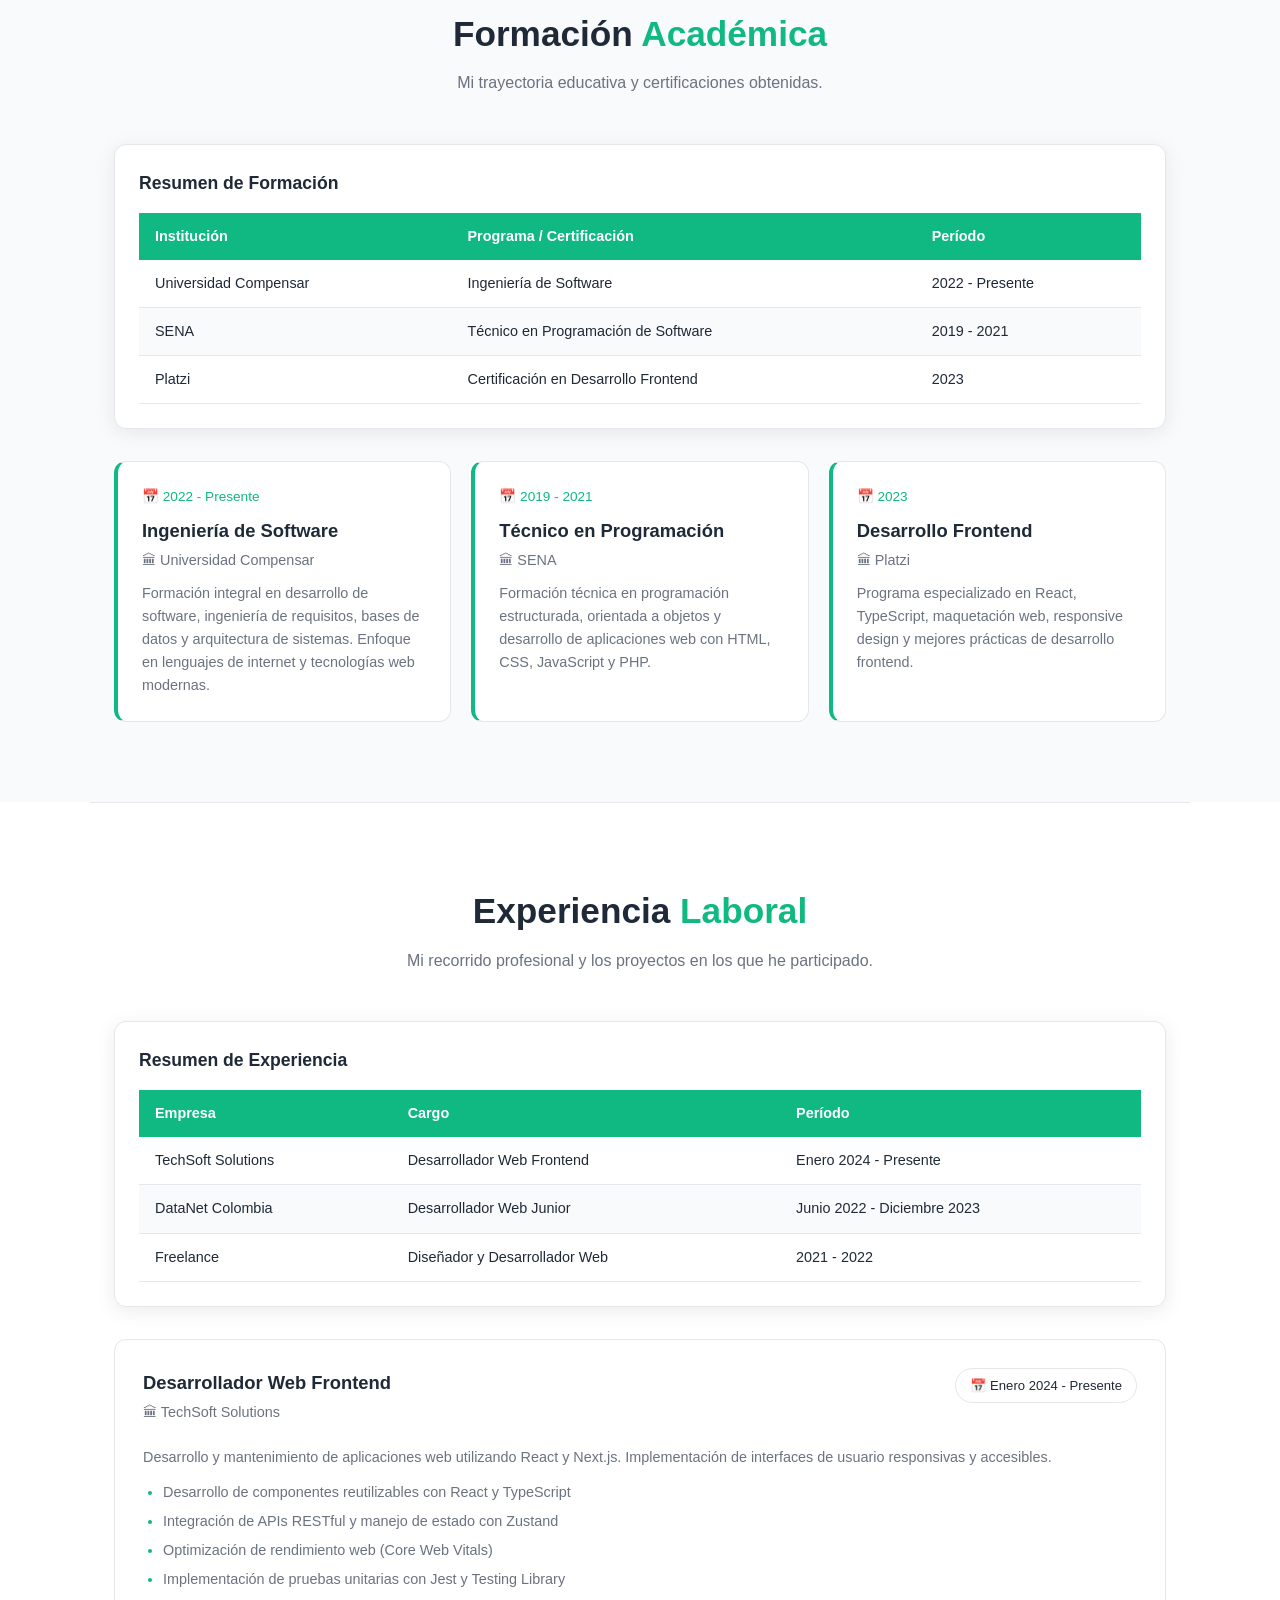
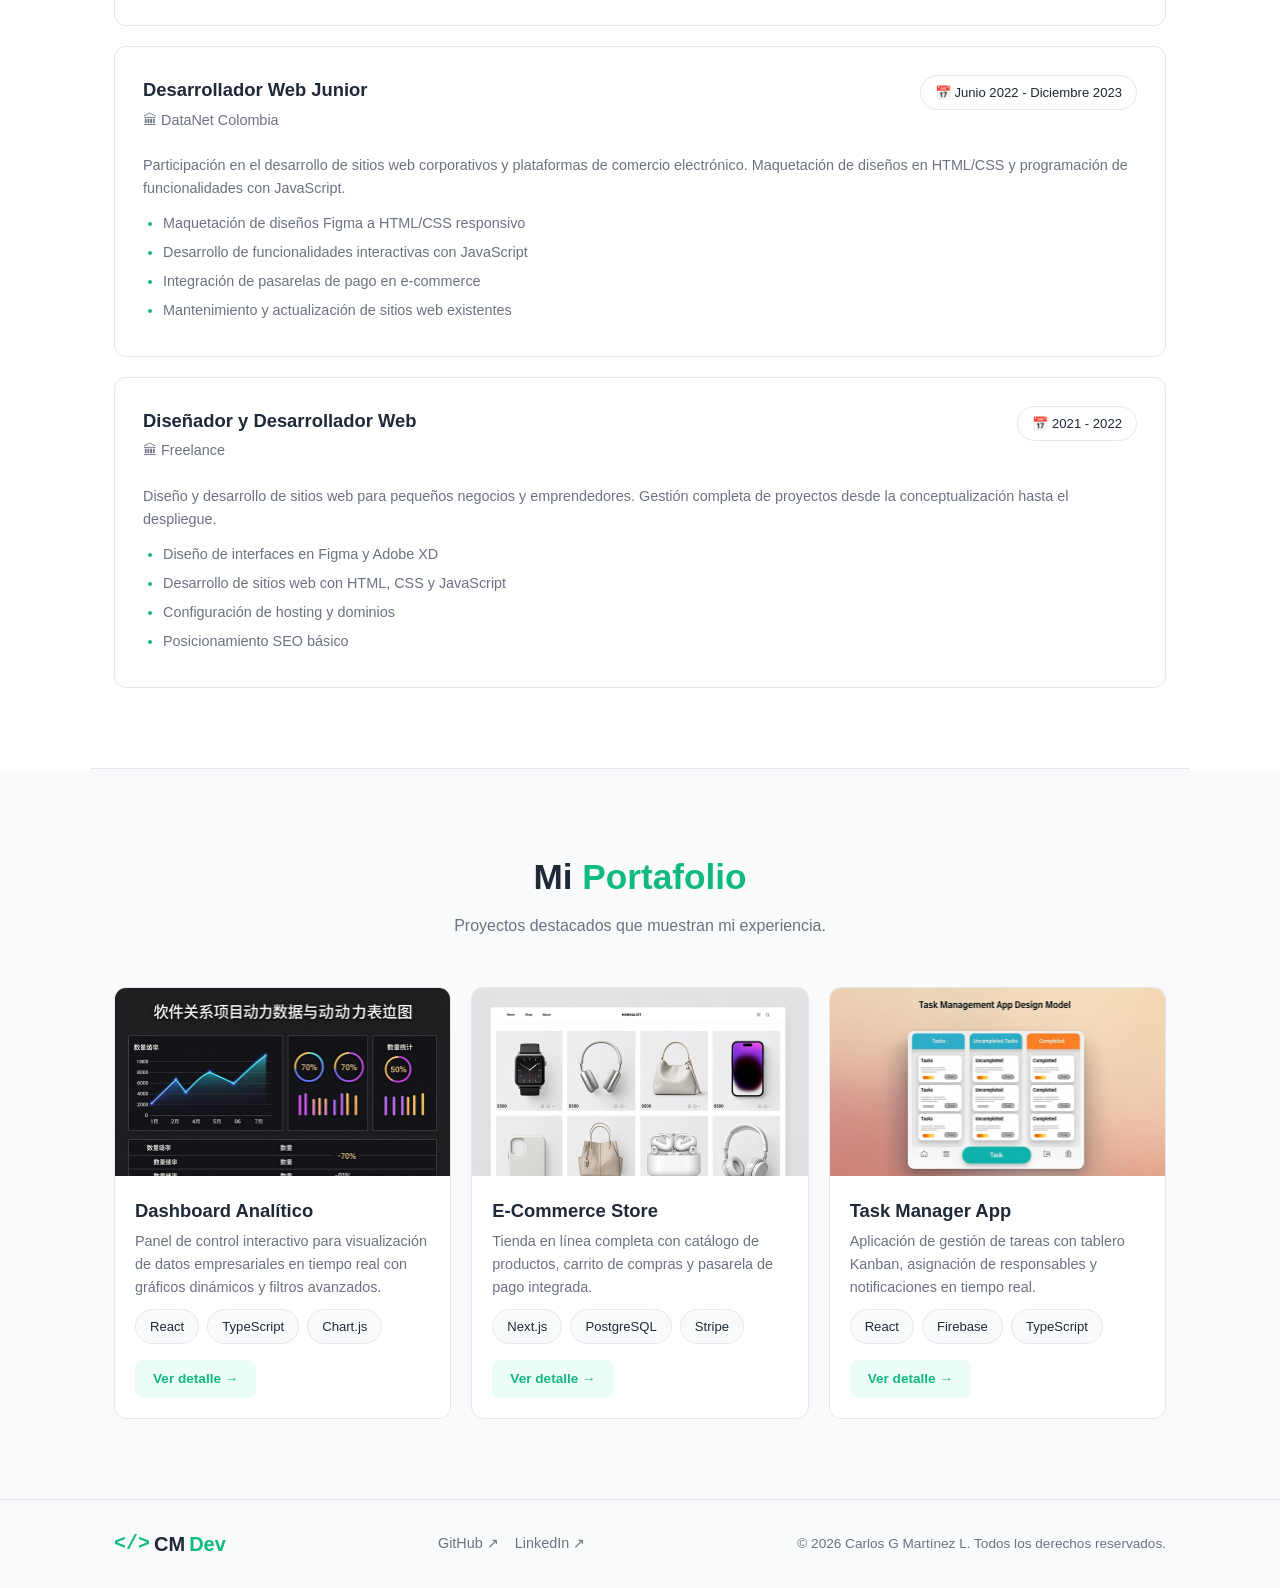
==== commit 28272d3a: "Update index.html" ====
--- a/index.html
+++ b/index.html
@@ -3,8 +3,8 @@
 <head>
     <meta charset="UTF-8">
     <meta name="viewport" content="width=device-width, initial-scale=1.0">
-    <title>Carlos Andrés Martínez | Ingeniero de Software</title>
-    <meta name="description" content="Sitio web personal de Carlos Andrés Martínez - Ingeniero de Software y Desarrollador Web">
+    <title>Carlos G. Martínez | Ingeniero de Software</title>
+    <meta name="description" content="Sitio web personal de Carlos G. Martínez - Ingeniero de Software y Desarrollador Web">
     <meta name="keywords" content="hoja de vida, ingeniero de software, desarrollador web, portafolio">
     <link rel="stylesheet" href="styles.css">
 </head>
@@ -63,7 +63,7 @@
             </div>
             <div class="hero-image">
                 <div class="profile-circle">
-                    <img src="images/perfil.jpg" alt="Foto de perfil de Carlos Andrés Martínez">
+                    <img src="images/perfil.jpg" alt="Foto de perfil de Carlos G. Martínez">
                 </div>
                 <div class="profile-badge">&lt;/&gt;</div>
             </div>
@@ -138,7 +138,7 @@
                         </div>
                         <div class="contact-item">
                             <span class="contact-icon">📱</span>
-                            <span>+57 301 234 5678</span>
+                            <span>+57 377 234 5678</span>
                         </div>
                         <div class="contact-item">
                             <span class="contact-icon">📍</span>
